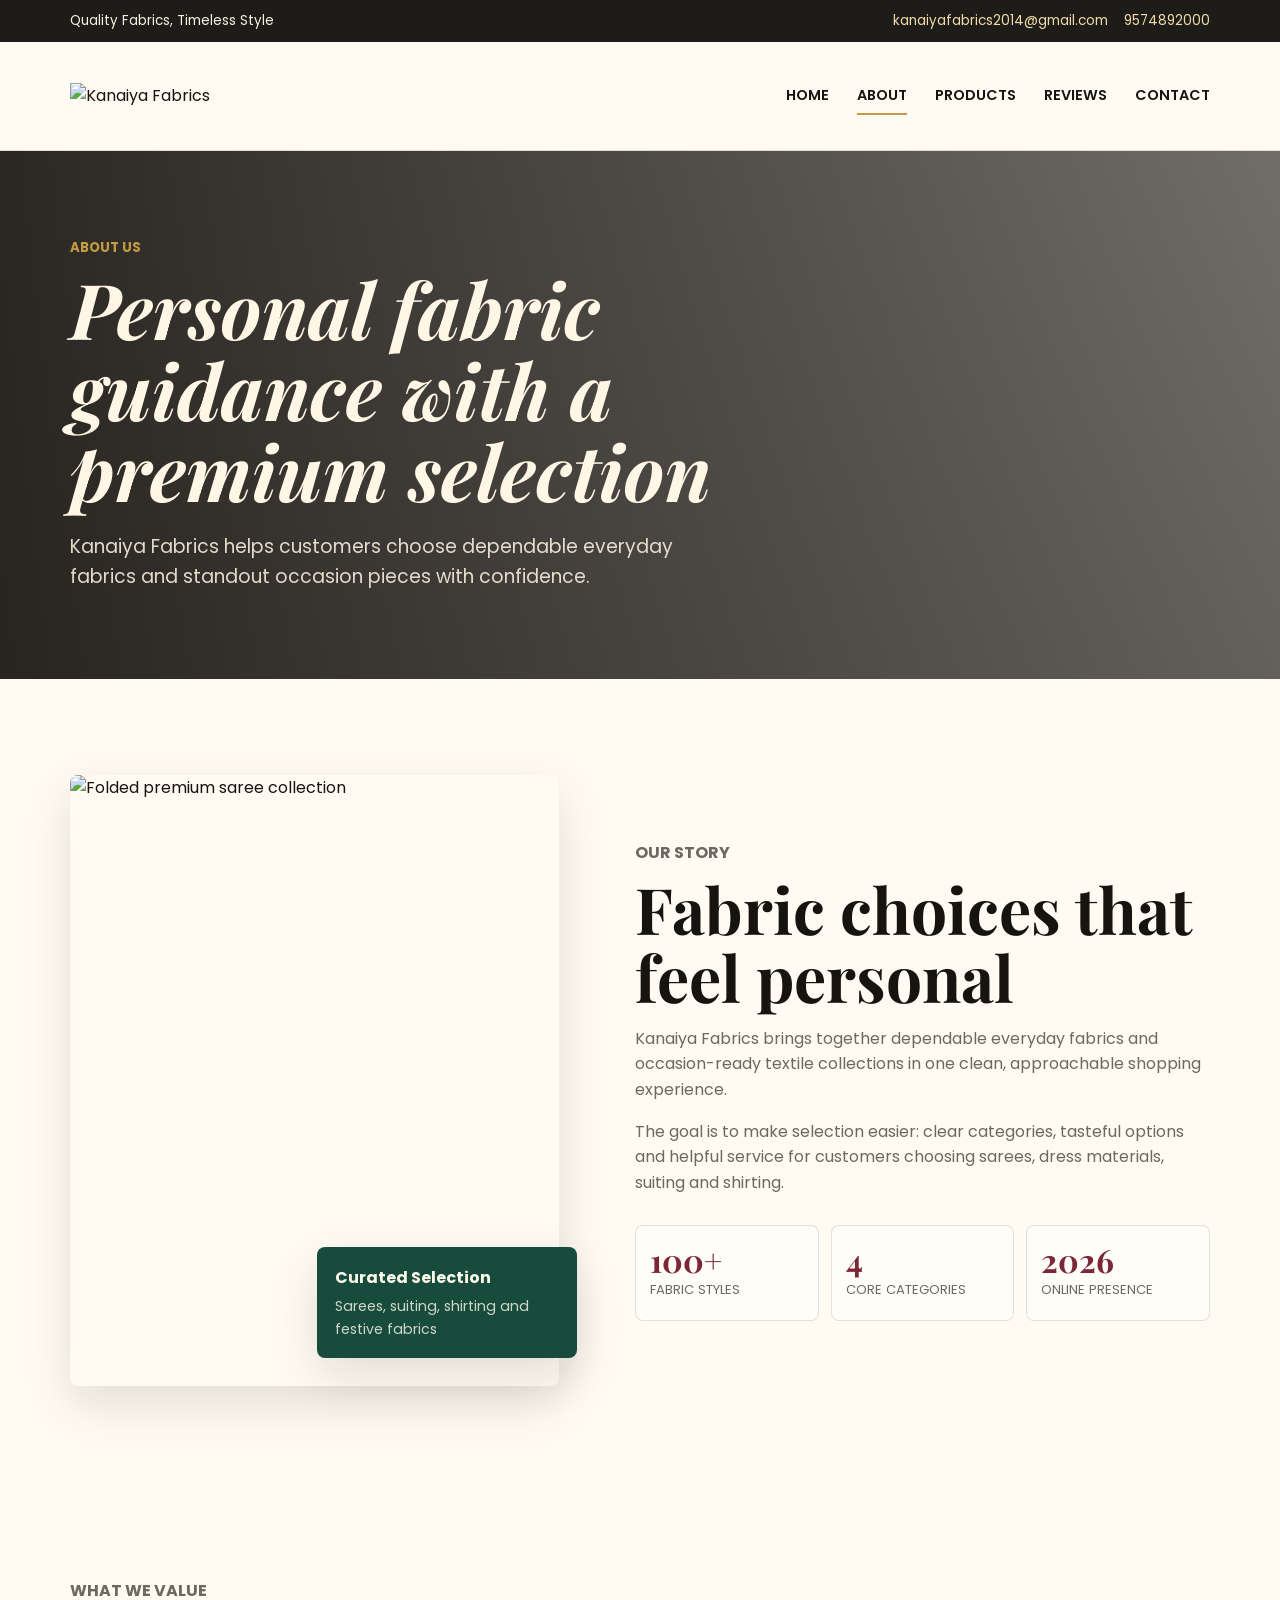
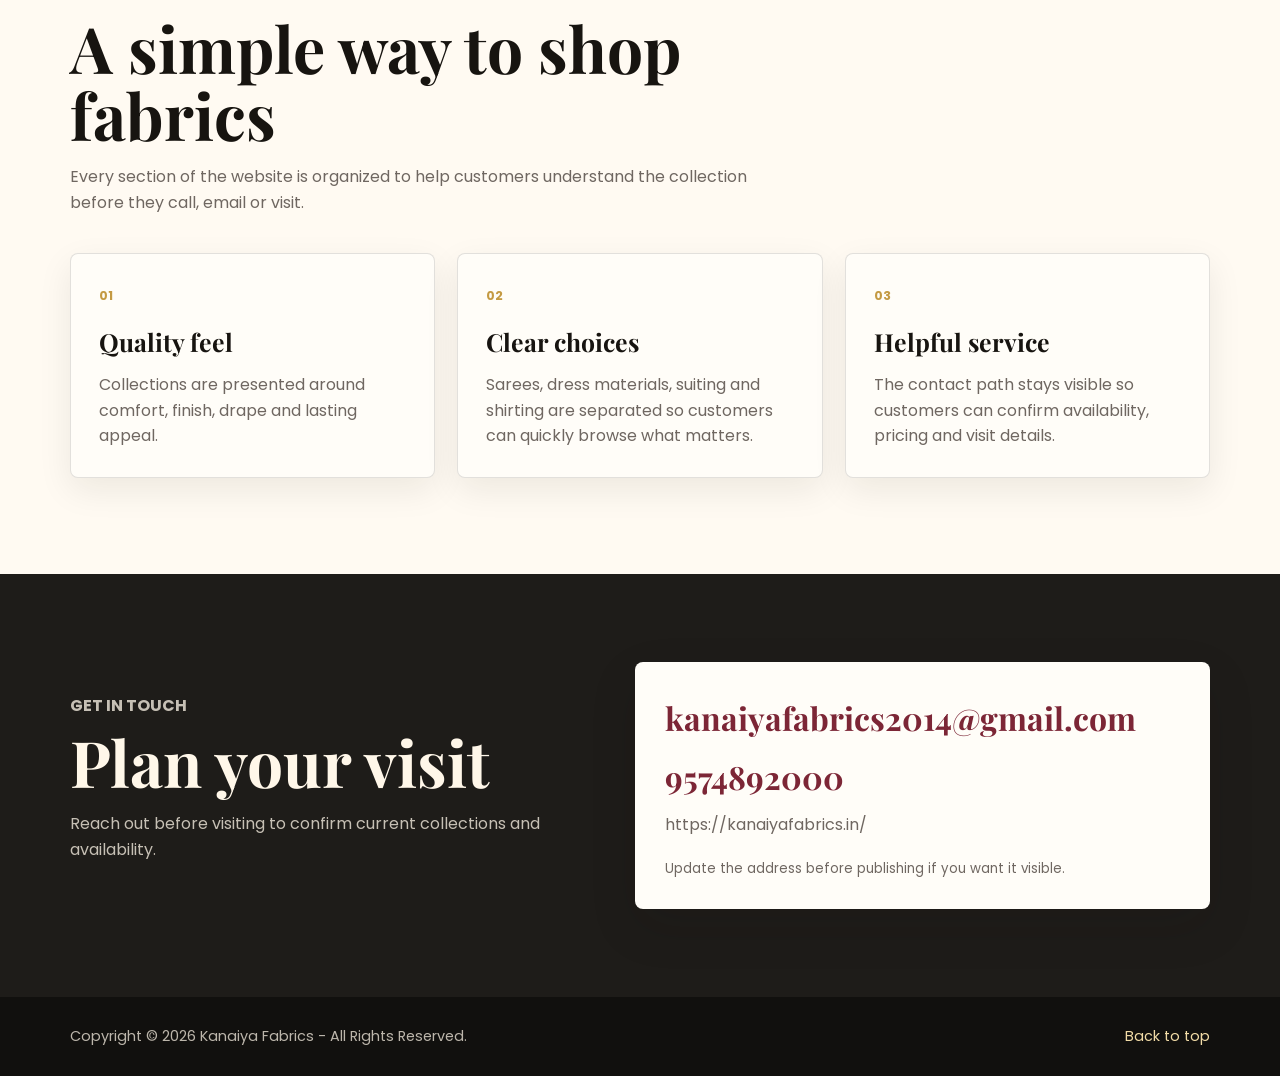
==== about.html @ 11b4bf50 "Add files via upload" ====
<!doctype html>
<html lang="en-IN">
<head>
  <meta charset="utf-8">
  <meta name="viewport" content="width=device-width, initial-scale=1">
  <title>About | Kanaiya Fabrics</title>
  <meta name="description" content="Learn about Kanaiya Fabrics, a premium textile house focused on sarees, dress materials, suiting, shirting and occasion fabrics.">
  <link rel="icon" href="favicon.svg" type="image/svg+xml">
  <link rel="preconnect" href="https://fonts.googleapis.com">
  <link rel="preconnect" href="https://fonts.gstatic.com" crossorigin>
  <link href="https://fonts.googleapis.com/css2?family=Playfair+Display:ital,wght@0,600;0,700;1,700&amp;family=Poppins:wght@300;400;500;600;700&amp;display=swap" rel="stylesheet">
  <link rel="stylesheet" href="styles.css">
</head>
<body>
  <header class="site-header" id="top">
    <div class="topbar">
      <div class="container topbar__inner">
        <span>Quality Fabrics, Timeless Style</span>
        <div class="topbar__links">
          <a href="mailto:kanaiyafabrics2014@gmail.com">kanaiyafabrics2014@gmail.com</a>
          <a href="tel:+919574892000">9574892000</a>
        </div>
      </div>
    </div>

    <nav class="navbar" aria-label="Primary navigation">
      <div class="container navbar__inner">
        <a class="brand" href="index.html" aria-label="Kanaiya Fabrics home">
          <img class="brand__logo" src="assets/kanaiya-fabrics-logo.svg" alt="Kanaiya Fabrics">
        </a>
        <button class="menu-toggle" type="button" aria-expanded="false" aria-controls="primary-menu">
          <span></span>
          <span></span>
          <span></span>
          <span class="sr-only">Toggle menu</span>
        </button>
        <ul class="nav-links" id="primary-menu">
          <li><a href="index.html">Home</a></li>
          <li><a href="about.html" aria-current="page">About</a></li>
          <li><a href="products.html">Products</a></li>
          <li><a href="reviews.html">Reviews</a></li>
          <li><a href="contact.html">Contact</a></li>
        </ul>
      </div>
    </nav>
  </header>

  <main>
    <section class="page-hero page-hero--about">
      <div class="container page-hero__content">
        <p class="eyebrow">About Us</p>
        <h1>Personal fabric guidance with a premium selection</h1>
        <p>Kanaiya Fabrics helps customers choose dependable everyday fabrics and standout occasion pieces with confidence.</p>
      </div>
    </section>

    <section class="section section--about">
      <div class="container about-grid">
        <div class="image-collage" aria-label="Fabric display">
          <img src="assets/sarees.png" alt="Folded premium saree collection">
          <div class="image-collage__card">
            <strong>Curated Selection</strong>
            <span>Sarees, suiting, shirting and festive fabrics</span>
          </div>
        </div>
        <div class="section-copy">
          <p class="eyebrow">Our Story</p>
          <h2>Fabric choices that feel personal</h2>
          <p>Kanaiya Fabrics brings together dependable everyday fabrics and occasion-ready textile collections in one clean, approachable shopping experience.</p>
          <p>The goal is to make selection easier: clear categories, tasteful options and helpful service for customers choosing sarees, dress materials, suiting and shirting.</p>
          <div class="stats">
            <div>
              <strong>100+</strong>
              <span>fabric styles</span>
            </div>
            <div>
              <strong>4</strong>
              <span>core categories</span>
            </div>
            <div>
              <strong>2026</strong>
              <span>online presence</span>
            </div>
          </div>
        </div>
      </div>
    </section>

    <section class="section">
      <div class="container">
        <div class="section-heading">
          <p class="eyebrow">What We Value</p>
          <h2>A simple way to shop fabrics</h2>
          <p>Every section of the website is organized to help customers understand the collection before they call, email or visit.</p>
        </div>
        <div class="feature-grid">
          <article class="feature-card">
            <span>01</span>
            <h3>Quality feel</h3>
            <p>Collections are presented around comfort, finish, drape and lasting appeal.</p>
          </article>
          <article class="feature-card">
            <span>02</span>
            <h3>Clear choices</h3>
            <p>Sarees, dress materials, suiting and shirting are separated so customers can quickly browse what matters.</p>
          </article>
          <article class="feature-card">
            <span>03</span>
            <h3>Helpful service</h3>
            <p>The contact path stays visible so customers can confirm availability, pricing and visit details.</p>
          </article>
        </div>
      </div>
    </section>

    <section class="contact">
      <div class="container contact-grid">
        <div>
          <p class="eyebrow">Get In Touch</p>
          <h2>Plan your visit</h2>
          <p>Reach out before visiting to confirm current collections and availability.</p>
        </div>
        <div class="contact-card">
          <a href="mailto:kanaiyafabrics2014@gmail.com">kanaiyafabrics2014@gmail.com</a>
          <a href="tel:+919574892000">9574892000</a>
          <span>https://kanaiyafabrics.in/</span>
          <small>Update the address before publishing if you want it visible.</small>
        </div>
      </div>
    </section>
  </main>

  <footer class="footer">
    <div class="container footer__inner">
      <p>Copyright &copy; 2026 Kanaiya Fabrics - All Rights Reserved.</p>
      <a href="#top">Back to top</a>
    </div>
  </footer>

  <script src="script.js"></script>
</body>
</html>
---- styles.css ----
:root {
  --ink: #171410;
  --muted: #6f6761;
  --paper: #fffaf2;
  --cream: #f6efe2;
  --gold: #c49a43;
  --maroon: #7c2636;
  --emerald: #174c3d;
  --charcoal: #1e1c19;
  --border: rgba(23, 20, 16, 0.12);
  --shadow: 0 18px 48px rgba(23, 20, 16, 0.12);
  --radius: 8px;
}

* {
  box-sizing: border-box;
}

html {
  scroll-behavior: smooth;
}

body {
  margin: 0;
  color: var(--ink);
  background: var(--paper);
  font-family: "Poppins", Arial, sans-serif;
  line-height: 1.6;
}

img {
  display: block;
  max-width: 100%;
}

a {
  color: inherit;
  text-decoration: none;
}

.container {
  width: min(1140px, calc(100% - 32px));
  margin: 0 auto;
}

.sr-only {
  position: absolute;
  width: 1px;
  height: 1px;
  overflow: hidden;
  clip: rect(0, 0, 0, 0);
  white-space: nowrap;
}

.topbar {
  background: var(--charcoal);
  color: #f8f0df;
  font-size: 0.84rem;
}

.topbar__inner {
  min-height: 42px;
  display: flex;
  align-items: center;
  justify-content: space-between;
  gap: 16px;
}

.topbar a {
  color: #f2dca7;
}

.topbar__links {
  display: flex;
  align-items: center;
  justify-content: flex-end;
  flex-wrap: wrap;
  gap: 16px;
}

.navbar {
  position: sticky;
  top: 0;
  z-index: 20;
  background: rgba(255, 250, 242, 0.96);
  border-bottom: 1px solid var(--border);
  backdrop-filter: blur(14px);
}

.navbar__inner {
  min-height: 108px;
  display: flex;
  align-items: center;
  justify-content: space-between;
  gap: 24px;
}

.brand {
  display: inline-flex;
  align-items: center;
  flex: 0 0 auto;
}

.brand__logo {
  display: block;
  width: min(280px, 48vw);
  height: auto;
}

.nav-links {
  display: flex;
  align-items: center;
  gap: 28px;
  margin: 0;
  padding: 0;
  list-style: none;
  font-size: 0.9rem;
  font-weight: 600;
  text-transform: uppercase;
}

.nav-links a {
  position: relative;
  display: inline-flex;
  padding: 12px 0;
}

.nav-links a::after {
  content: "";
  position: absolute;
  left: 0;
  right: 0;
  bottom: 5px;
  height: 2px;
  background: var(--gold);
  transform: scaleX(0);
  transform-origin: left;
  transition: transform 180ms ease;
}

.nav-links a:hover::after,
.nav-links a:focus-visible::after,
.nav-links a[aria-current="page"]::after {
  transform: scaleX(1);
}

.menu-toggle {
  display: none;
  width: 44px;
  height: 44px;
  padding: 10px;
  border: 1px solid var(--border);
  border-radius: var(--radius);
  background: transparent;
}

.menu-toggle span:not(.sr-only) {
  display: block;
  height: 2px;
  margin: 5px 0;
  background: var(--ink);
}

.hero {
  position: relative;
  min-height: clamp(620px, 86vh, 860px);
  display: grid;
  align-items: center;
  overflow: hidden;
  background: var(--charcoal);
}

.hero__image,
.hero__overlay {
  position: absolute;
  inset: 0;
}

.hero__image {
  background-image: url("assets/hero-boutique.png");
  background-position: center;
  background-size: cover;
  transform: scale(1.02);
}

.hero__overlay {
  background:
    linear-gradient(90deg, rgba(23, 20, 16, 0.9) 0%, rgba(23, 20, 16, 0.62) 43%, rgba(23, 20, 16, 0.18) 100%),
    linear-gradient(0deg, rgba(23, 20, 16, 0.4), rgba(23, 20, 16, 0.04));
}

.hero__content {
  position: relative;
  z-index: 1;
  max-width: 1140px;
  color: #fff6e6;
  padding: 96px 0;
}

.eyebrow {
  margin: 0 0 10px;
  color: var(--gold);
  font-size: 0.83rem;
  font-weight: 700;
  text-transform: uppercase;
}

.hero h1,
.section-copy h2,
.section-heading h2,
.reviews h2,
.visit h2,
.contact h2 {
  margin: 0;
  font-family: "Playfair Display", Georgia, serif;
  font-weight: 700;
  line-height: 1.05;
}

.hero h1 {
  max-width: 740px;
  font-size: clamp(3rem, 7vw, 5.9rem);
  font-style: italic;
}

.hero__lead {
  max-width: 610px;
  margin: 24px 0 0;
  color: rgba(255, 246, 230, 0.86);
  font-size: clamp(1rem, 2vw, 1.22rem);
}

.hero__actions {
  display: flex;
  flex-wrap: wrap;
  gap: 14px;
  margin-top: 34px;
}

.btn {
  display: inline-flex;
  align-items: center;
  justify-content: center;
  min-height: 48px;
  padding: 0 28px;
  border: 1px solid transparent;
  border-radius: var(--radius);
  font-size: 0.82rem;
  font-weight: 700;
  text-transform: uppercase;
  transition: transform 180ms ease, box-shadow 180ms ease, background 180ms ease;
}

.btn:hover,
.btn:focus-visible {
  transform: translateY(-2px);
  box-shadow: 0 12px 28px rgba(0, 0, 0, 0.22);
}

.btn--primary {
  color: #fff8e9;
  background: var(--maroon);
}

.btn--light {
  color: var(--ink);
  background: #fff6e6;
}

.text-link {
  display: inline-flex;
  margin-top: 12px;
  color: var(--maroon);
  font-weight: 700;
}

.text-link::after {
  content: "";
  width: 38px;
  height: 2px;
  align-self: center;
  margin-left: 10px;
  background: var(--gold);
}

.section-action {
  margin-top: 34px;
}

.section-action--light {
  position: relative;
  z-index: 1;
}

.page-hero {
  position: relative;
  overflow: hidden;
  min-height: 420px;
  display: grid;
  align-items: center;
  color: #fff6e6;
  background-position: center;
  background-size: cover;
}

.page-hero::before {
  content: "";
  position: absolute;
  inset: 0;
  background:
    linear-gradient(90deg, rgba(23, 20, 16, 0.9), rgba(23, 20, 16, 0.56)),
    linear-gradient(0deg, rgba(23, 20, 16, 0.25), rgba(23, 20, 16, 0.12));
}

.page-hero--about {
  background-image: url("assets/sarees.png");
}

.page-hero--products {
  background-image: url("assets/suiting-shirting.png");
}

.page-hero--reviews {
  background-image: url("assets/festive-fabrics.png");
}

.page-hero--contact {
  background-image: url("assets/hero-boutique.png");
}

.page-hero__content {
  position: relative;
  z-index: 1;
  padding: 86px 0;
}

.page-hero h1 {
  max-width: 850px;
  margin: 0;
  font-family: "Playfair Display", Georgia, serif;
  font-size: clamp(2.7rem, 6vw, 5rem);
  font-style: italic;
  line-height: 1.05;
}

.page-hero p:not(.eyebrow) {
  max-width: 660px;
  margin: 22px 0 0;
  color: rgba(255, 246, 230, 0.86);
  font-size: clamp(1rem, 2vw, 1.18rem);
}

.section {
  padding: 96px 0;
}

.section--about {
  background: var(--paper);
}

.about-grid,
.visit-grid,
.contact-grid {
  display: grid;
  grid-template-columns: minmax(0, 0.92fr) minmax(0, 1.08fr);
  gap: clamp(32px, 7vw, 76px);
  align-items: center;
}

.image-collage {
  position: relative;
}

.image-collage img {
  width: 100%;
  aspect-ratio: 4 / 5;
  object-fit: cover;
  border-radius: var(--radius);
  box-shadow: var(--shadow);
}

.image-collage::before {
  content: "";
  position: absolute;
  inset: 22px -18px -18px 22px;
  z-index: -1;
  border: 2px solid rgba(196, 154, 67, 0.45);
  border-radius: var(--radius);
}

.image-collage__card {
  position: absolute;
  right: -18px;
  bottom: 28px;
  width: min(260px, calc(100% - 32px));
  padding: 18px;
  color: #fff9ec;
  background: var(--emerald);
  border-radius: var(--radius);
  box-shadow: var(--shadow);
}

.image-collage__card strong,
.image-collage__card span {
  display: block;
}

.image-collage__card span {
  margin-top: 5px;
  color: rgba(255, 249, 236, 0.8);
  font-size: 0.88rem;
}

.section-copy h2,
.section-heading h2,
.reviews h2,
.visit h2,
.contact h2 {
  color: var(--ink);
  font-size: clamp(2.2rem, 5vw, 4rem);
}

.section-copy p,
.section-heading p,
.visit p,
.contact p {
  color: var(--muted);
  font-size: 1rem;
}

.stats {
  display: grid;
  grid-template-columns: repeat(3, 1fr);
  gap: 12px;
  margin-top: 30px;
}

.stats div {
  padding: 18px 14px;
  border: 1px solid var(--border);
  border-radius: var(--radius);
  background: #fffdf8;
}

.stats strong {
  display: block;
  color: var(--maroon);
  font-family: "Playfair Display", Georgia, serif;
  font-size: 2rem;
  line-height: 1;
}

.stats span {
  color: var(--muted);
  font-size: 0.82rem;
  text-transform: uppercase;
}

.products {
  background: var(--cream);
}

.section-heading {
  max-width: 720px;
  margin-bottom: 38px;
}

.product-grid {
  display: grid;
  grid-template-columns: repeat(3, 1fr);
  gap: 24px;
}

.product-card {
  overflow: hidden;
  border: 1px solid rgba(23, 20, 16, 0.08);
  border-radius: var(--radius);
  background: #fffdf8;
  box-shadow: 0 12px 34px rgba(23, 20, 16, 0.08);
}

.product-card img {
  width: 100%;
  aspect-ratio: 1 / 1;
  object-fit: cover;
  transition: transform 220ms ease;
}

.product-card:hover img {
  transform: scale(1.035);
}

.product-card__body {
  padding: 22px;
}

.product-card__body span {
  color: var(--gold);
  font-size: 0.75rem;
  font-weight: 700;
  text-transform: uppercase;
}

.product-card__body h3 {
  margin: 6px 0 8px;
  font-family: "Playfair Display", Georgia, serif;
  font-size: 1.55rem;
}

.product-card__body p {
  margin: 0;
  color: var(--muted);
  font-size: 0.94rem;
}

.feature-grid {
  display: grid;
  grid-template-columns: repeat(3, 1fr);
  gap: 22px;
}

.feature-card {
  padding: 28px;
  border: 1px solid var(--border);
  border-radius: var(--radius);
  background: #fffdf8;
  box-shadow: 0 12px 34px rgba(23, 20, 16, 0.08);
}

.feature-card span {
  display: inline-flex;
  margin-bottom: 16px;
  color: var(--gold);
  font-size: 0.78rem;
  font-weight: 700;
  text-transform: uppercase;
}

.feature-card h3 {
  margin: 0 0 10px;
  font-family: "Playfair Display", Georgia, serif;
  font-size: 1.55rem;
}

.feature-card p {
  margin: 0;
  color: var(--muted);
}

.reviews {
  position: relative;
  overflow: hidden;
  padding: 96px 0;
  color: #fff7e9;
  background: var(--emerald);
}

.reviews::after {
  content: "reviews";
  position: absolute;
  right: -20px;
  bottom: -60px;
  color: rgba(255, 255, 255, 0.07);
  font-family: "Playfair Display", Georgia, serif;
  font-size: clamp(6rem, 17vw, 15rem);
  font-style: italic;
  line-height: 1;
}

.reviews__inner {
  position: relative;
  z-index: 1;
}

.reviews h2 {
  color: #fff7e9;
  max-width: 760px;
}

.review-grid {
  display: grid;
  grid-template-columns: repeat(2, 1fr);
  gap: 22px;
  margin-top: 34px;
}

blockquote {
  margin: 0;
  padding: 28px;
  border: 1px solid rgba(255, 255, 255, 0.18);
  border-radius: var(--radius);
  background: rgba(255, 255, 255, 0.08);
}

blockquote p {
  margin: 0;
  color: rgba(255, 247, 233, 0.86);
  font-family: "Playfair Display", Georgia, serif;
  font-size: 1.5rem;
  font-style: italic;
  line-height: 1.35;
}

cite {
  display: block;
  margin-top: 18px;
  font-style: normal;
  font-weight: 700;
}

.visit {
  background: var(--paper);
}

.hours-card,
.contact-card {
  padding: 30px;
  border-radius: var(--radius);
  background: #fffdf8;
  box-shadow: var(--shadow);
}

.hours-card h3 {
  margin: 0 0 18px;
  font-family: "Playfair Display", Georgia, serif;
  font-size: 2rem;
}

.hours-card ul {
  margin: 0;
  padding: 0;
  list-style: none;
}

.hours-card li {
  display: flex;
  justify-content: space-between;
  gap: 20px;
  padding: 14px 0;
  border-bottom: 1px solid var(--border);
}

.hours-card li:last-child {
  border-bottom: 0;
}

.hours-card span {
  color: var(--muted);
}

.contact {
  padding: 88px 0;
  color: #fff7e9;
  background: var(--charcoal);
}

.contact h2,
.contact p {
  color: #fff7e9;
}

.contact p {
  opacity: 0.75;
}

.contact-card {
  color: var(--ink);
}

.contact-card a,
.contact-card span,
.contact-card small {
  display: block;
}

.contact-card a {
  color: var(--maroon);
  font-size: clamp(1.3rem, 3vw, 2rem);
  font-family: "Playfair Display", Georgia, serif;
  font-weight: 700;
  overflow-wrap: anywhere;
}

.contact-card a + a {
  margin-top: 8px;
}

.contact-card span {
  margin-top: 10px;
  color: var(--muted);
}

.contact-card small {
  margin-top: 20px;
  color: var(--muted);
}

.contact-list {
  display: grid;
  gap: 14px;
  margin-top: 26px;
}

.contact-list div {
  padding: 18px;
  border: 1px solid var(--border);
  border-radius: var(--radius);
  background: #fffdf8;
}

.contact-list span,
.contact-list a {
  display: block;
}

.contact-list span {
  color: var(--gold);
  font-size: 0.78rem;
  font-weight: 700;
  text-transform: uppercase;
}

.contact-list a {
  margin-top: 4px;
  color: var(--maroon);
  font-weight: 700;
  overflow-wrap: anywhere;
}

.card-button {
  width: 100%;
  margin-top: 24px;
}

.card-button + .card-button {
  margin-top: 12px;
}

.footer {
  padding: 28px 0;
  color: rgba(255, 247, 233, 0.72);
  background: #11100e;
  font-size: 0.9rem;
}

.footer__inner {
  display: flex;
  align-items: center;
  justify-content: space-between;
  gap: 18px;
}

.footer p {
  margin: 0;
}

.footer a {
  color: #f2dca7;
}

@media (max-width: 900px) {
  .topbar__inner {
    justify-content: center;
    text-align: center;
  }

  .topbar a {
    display: none;
  }

  .menu-toggle {
    display: inline-block;
  }

  .nav-links {
    position: absolute;
    left: 16px;
    right: 16px;
    top: calc(100% + 8px);
    display: none;
    flex-direction: column;
    align-items: stretch;
    gap: 0;
    padding: 12px;
    border: 1px solid var(--border);
    border-radius: var(--radius);
    background: #fffaf2;
    box-shadow: var(--shadow);
  }

  .nav-links.is-open {
    display: flex;
  }

  .nav-links a {
    padding: 12px;
  }

  .hero {
    min-height: 640px;
  }

  .hero__overlay {
    background: linear-gradient(90deg, rgba(23, 20, 16, 0.92), rgba(23, 20, 16, 0.58));
  }

  .about-grid,
  .visit-grid,
  .contact-grid,
  .product-grid,
  .review-grid,
  .feature-grid {
    grid-template-columns: 1fr;
  }

  .image-collage__card {
    right: 18px;
  }

  .stats {
    grid-template-columns: 1fr;
  }
}

@media (max-width: 560px) {
  .container {
    width: min(100% - 24px, 1140px);
  }

  .brand__logo {
    width: min(220px, calc(100vw - 92px));
  }

  .hero {
    min-height: 610px;
  }

  .page-hero {
    min-height: 360px;
  }

  .page-hero__content {
    padding: 64px 0;
  }

  .hero h1 {
    font-size: 3rem;
  }

  .page-hero h1 {
    font-size: 2.75rem;
  }

  .section,
  .reviews,
  .contact {
    padding: 64px 0;
  }

  .hero__actions,
  .footer__inner,
  .hours-card li {
    align-items: stretch;
    flex-direction: column;
  }

  .btn {
    width: 100%;
  }
}
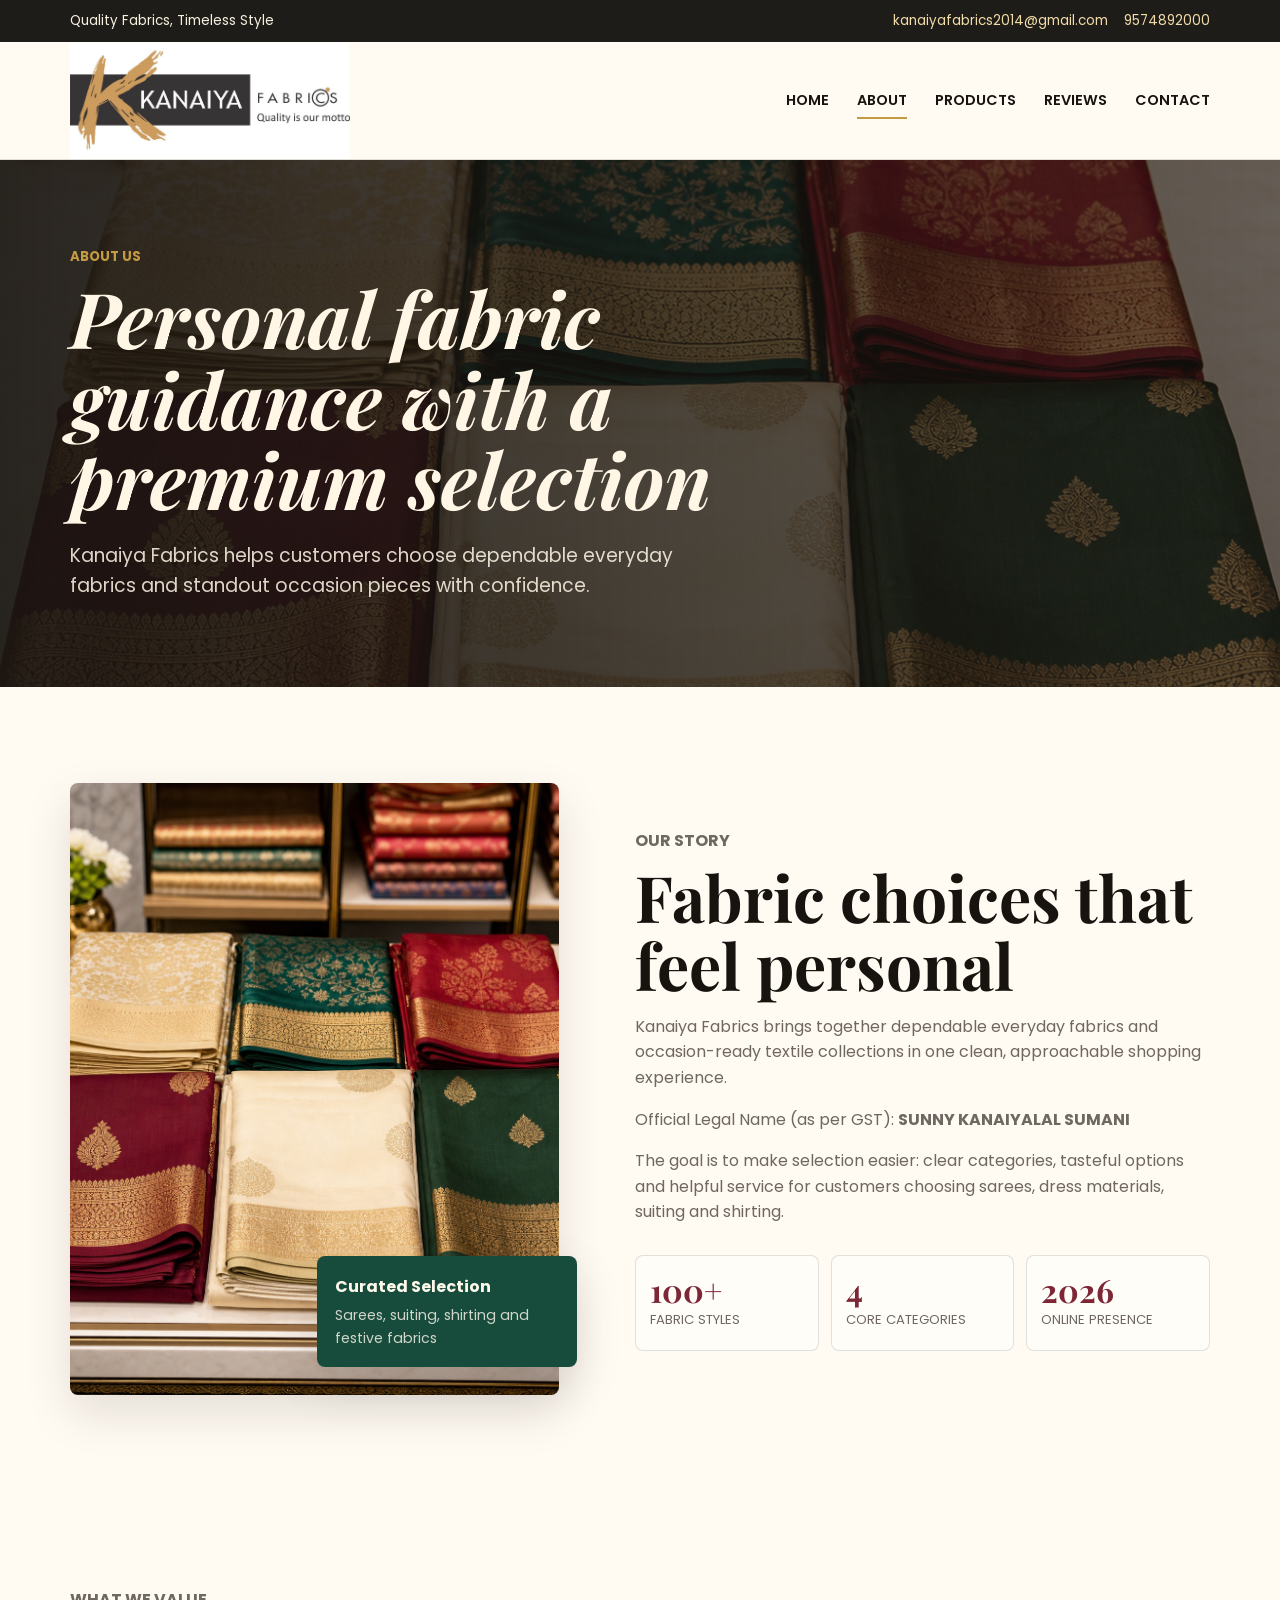
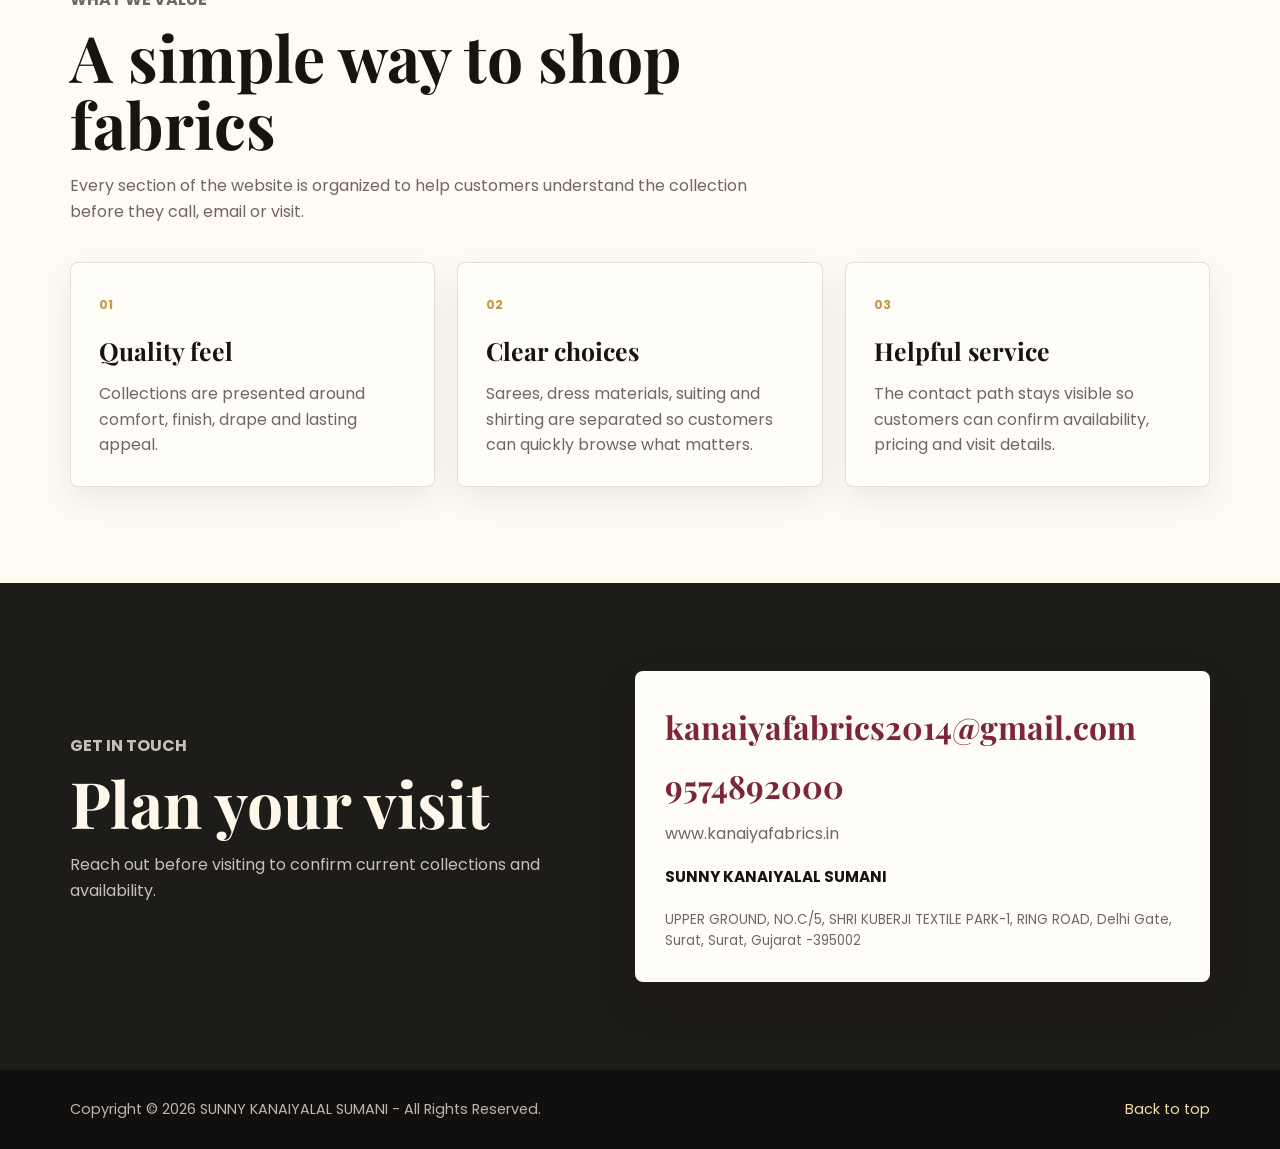
==== commit 7580de5c: "Update contact and about pages with official legal name and address details" ====
--- a/about.html
+++ b/about.html
@@ -67,6 +67,7 @@
           <p class="eyebrow">Our Story</p>
           <h2>Fabric choices that feel personal</h2>
           <p>Kanaiya Fabrics brings together dependable everyday fabrics and occasion-ready textile collections in one clean, approachable shopping experience.</p>
+          <p>Official Legal Name (as per GST): <strong>SUNNY KANAIYALAL SUMANI</strong></p>
           <p>The goal is to make selection easier: clear categories, tasteful options and helpful service for customers choosing sarees, dress materials, suiting and shirting.</p>
           <div class="stats">
             <div>
@@ -123,8 +124,9 @@
         <div class="contact-card">
           <a href="mailto:kanaiyafabrics2014@gmail.com">kanaiyafabrics2014@gmail.com</a>
           <a href="tel:+919574892000">9574892000</a>
-          <span>https://kanaiyafabrics.in/</span>
-          <small>Update the address before publishing if you want it visible.</small>
+          <span>www.kanaiyafabrics.in</span>
+          <strong>SUNNY KANAIYALAL SUMANI</strong>
+          <small>UPPER GROUND, NO.C/5, SHRI KUBERJI TEXTILE PARK-1, RING ROAD, Delhi Gate, Surat, Surat, Gujarat -395002</small>
         </div>
       </div>
     </section>
@@ -132,7 +134,7 @@
 
   <footer class="footer">
     <div class="container footer__inner">
-      <p>Copyright &copy; 2026 Kanaiya Fabrics - All Rights Reserved.</p>
+      <p>Copyright &copy; 2026 SUNNY KANAIYALAL SUMANI - All Rights Reserved.</p>
       <a href="#top">Back to top</a>
     </div>
   </footer>
--- a/styles.css
+++ b/styles.css
@@ -669,6 +669,7 @@
 
 .contact-card a,
 .contact-card span,
+.contact-card strong,
 .contact-card small {
   display: block;
 }
@@ -695,6 +696,12 @@
   color: var(--muted);
 }
 
+.contact-card strong {
+  margin-top: 18px;
+  color: var(--ink);
+  font-size: 0.95rem;
+}
+
 .contact-list {
   display: grid;
   gap: 14px;
@@ -709,7 +716,9 @@
 }
 
 .contact-list span,
-.contact-list a {
+.contact-list a,
+.contact-list strong,
+.contact-list address {
   display: block;
 }
 
@@ -725,6 +734,18 @@
   color: var(--maroon);
   font-weight: 700;
   overflow-wrap: anywhere;
+}
+
+.contact-list strong,
+.contact-list address {
+  margin-top: 4px;
+  color: var(--ink);
+  font-weight: 700;
+  overflow-wrap: anywhere;
+}
+
+.contact-list address {
+  font-style: normal;
 }
 
 .card-button {
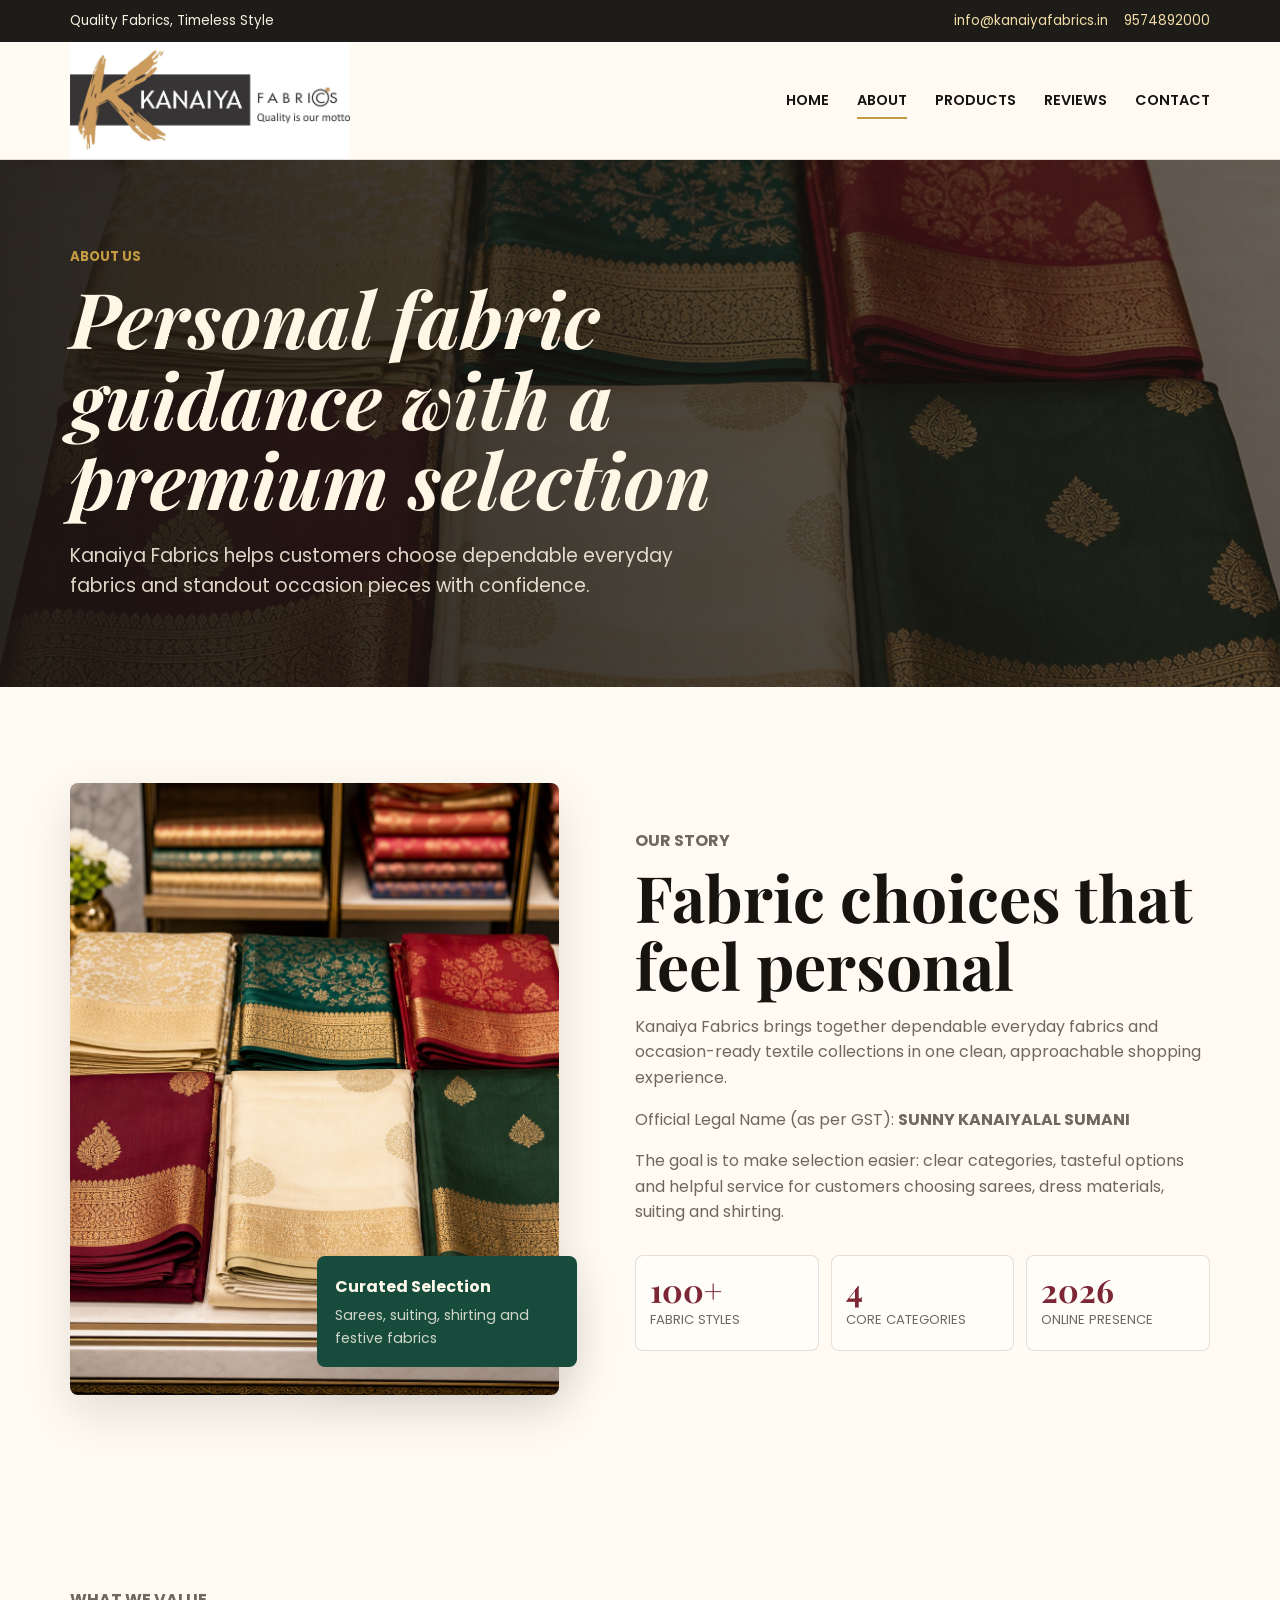
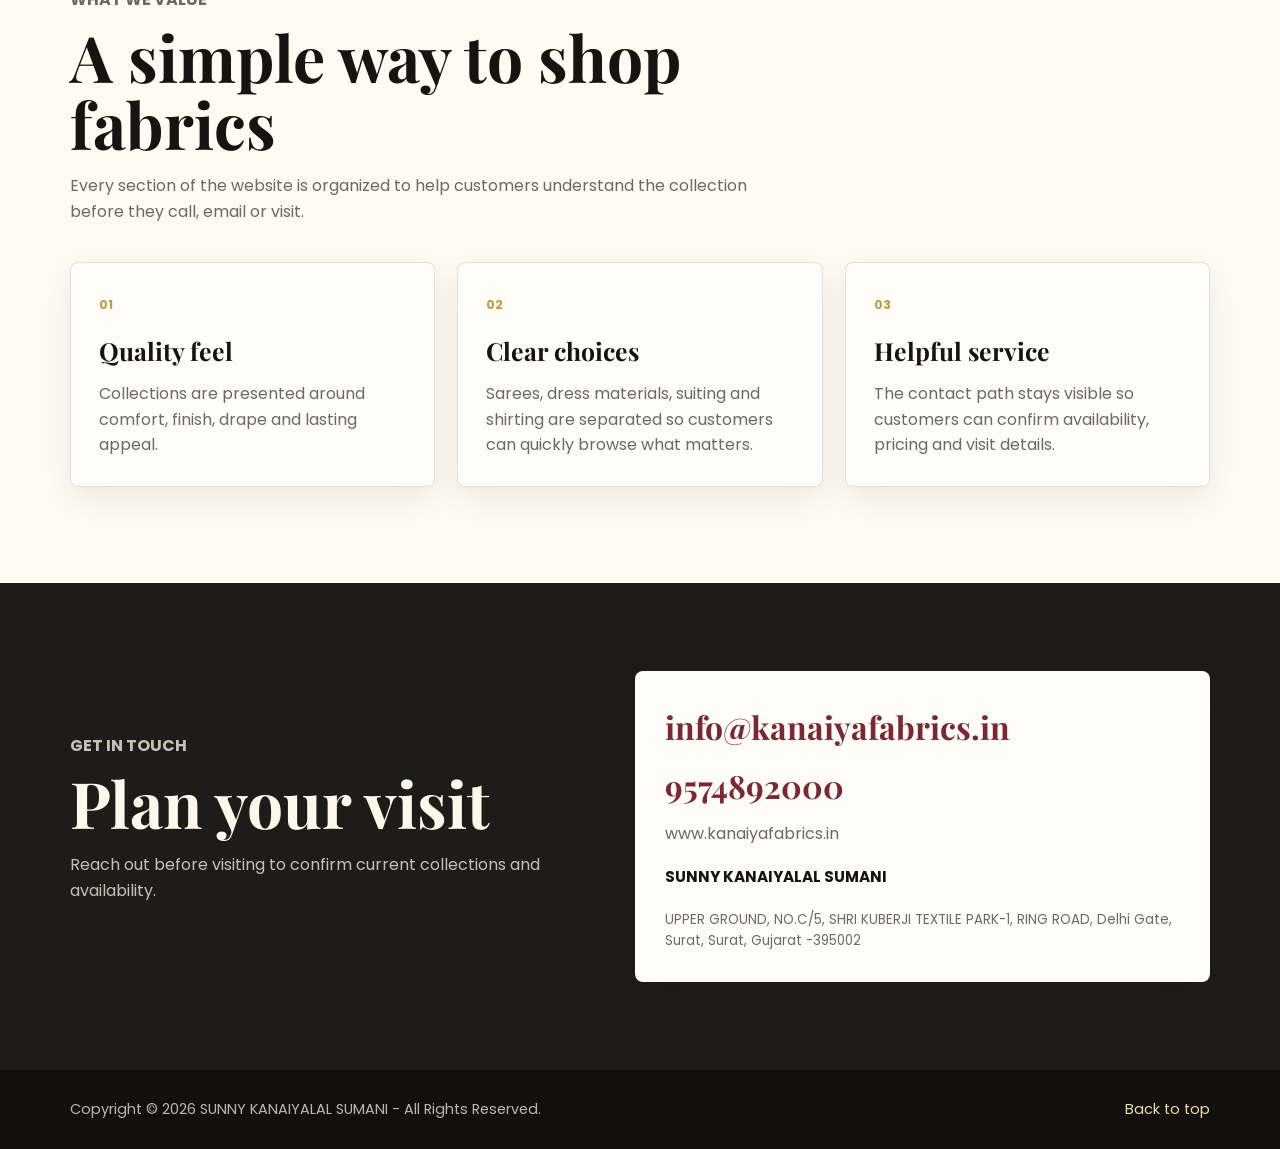
==== commit aaf8195d: "Update email contact information across multiple pages" ====
--- a/about.html
+++ b/about.html
@@ -17,7 +17,7 @@
       <div class="container topbar__inner">
         <span>Quality Fabrics, Timeless Style</span>
         <div class="topbar__links">
-          <a href="mailto:kanaiyafabrics2014@gmail.com">kanaiyafabrics2014@gmail.com</a>
+          <a href="mailto:info@kanaiyafabrics.in">info@kanaiyafabrics.in</a>
           <a href="tel:+919574892000">9574892000</a>
         </div>
       </div>
@@ -122,7 +122,7 @@
           <p>Reach out before visiting to confirm current collections and availability.</p>
         </div>
         <div class="contact-card">
-          <a href="mailto:kanaiyafabrics2014@gmail.com">kanaiyafabrics2014@gmail.com</a>
+          <a href="mailto:info@kanaiyafabrics.in">info@kanaiyafabrics.in</a>
           <a href="tel:+919574892000">9574892000</a>
           <span>www.kanaiyafabrics.in</span>
           <strong>SUNNY KANAIYALAL SUMANI</strong>
